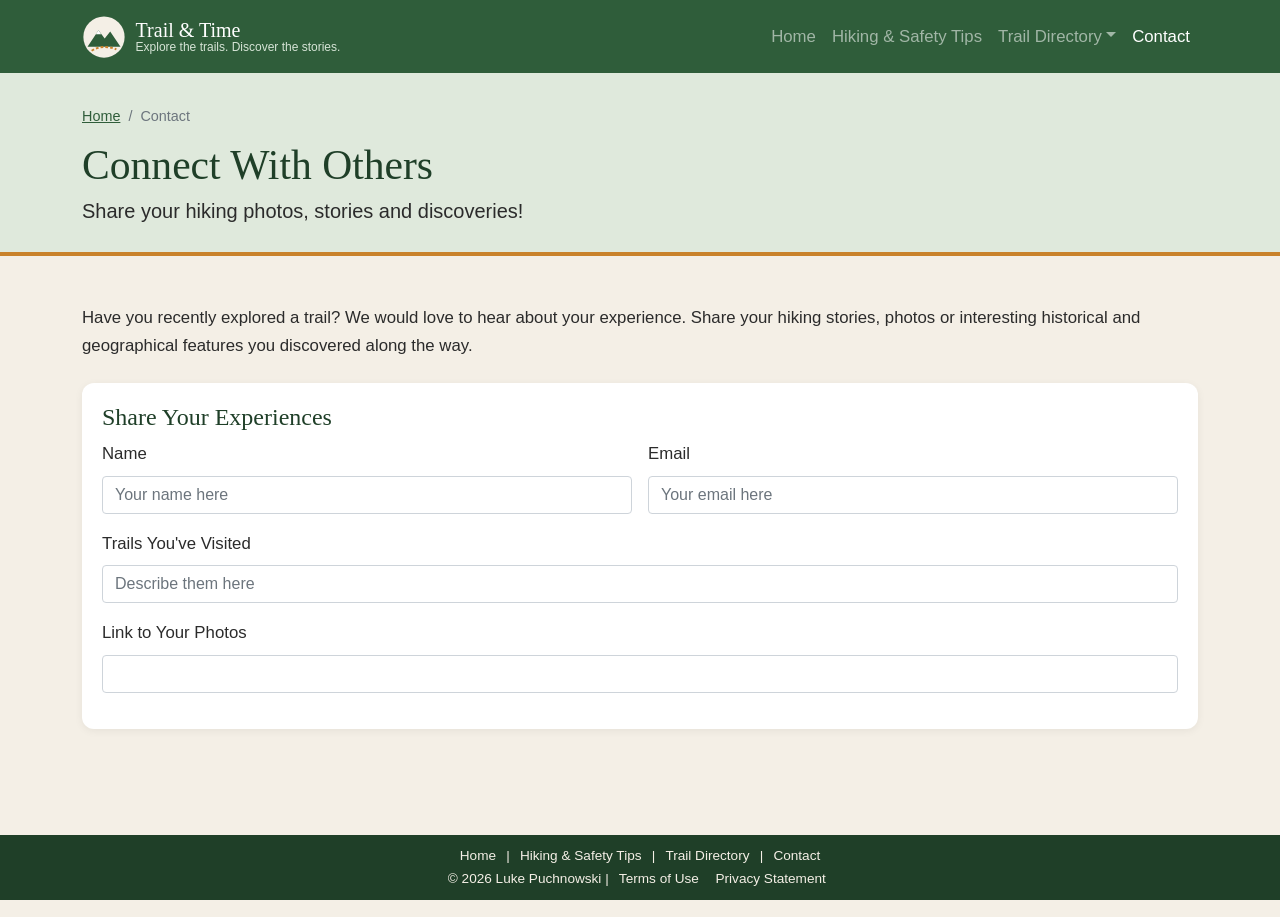
==== contact.html @ 9dafaded "contact form" ====
<!DOCTYPE html>
<!--Developer: Luke Puchnowski, IS117-001, Fall 2026 Semester-->
<html lang="en">

    <head>
        <meta charset="UTF-8">
        <meta name="viewport" content="width=device-width, initial-scale=1">
        <title>Trail & Time | Contact</title>
        <link href="css/bootstrap.css" rel="stylesheet">
        <link href="css/main.css" rel="stylesheet">
    </head>

    <body>

        <nav class="navbar navbar-expand-lg navbar-dark site-nav">
            <div class="container">
                <a class="navbar-brand" href="index.html">
                    <img src="images/logo.svg" alt="Trail & Time logo: a green mountain with a dotted trail">
                    <span>Trail & Time
                        <span class="brand-tagline">Explore the trails. Discover the stories.</span>
                    </span>
                </a>
                <button class="navbar-toggler" type="button" data-bs-toggle="collapse" data-bs-target="#mainNav" aria-controls="mainNav" aria-expanded="false" aria-label="Toggle Navigation">
                    <span class="navbar-toggler-icon"></span>
                </button>
                <div class="collapse navbar-collapse" id="mainNav">
                    <ul class="navbar-nav ms-auto">
                        <li class="nav-item"><a class="nav-link" href="index.html">Home</a></li>
                        <li class="nav-item"><a class="nav-link" href="hiking_safety.html">Hiking & Safety Tips</a></li>
                        <li class="nav-item dropdown"><a class="nav-link dropdown-toggle" href="#" id="trailDropdown" role="button" data-bs-toggle="dropdown" aria-expanded="false">Trail Directory</a>
                            <ul class="dropdown-menu" aria-labelledby="trailDropdown">
                                <li><a class="dropdown-item" href="trail_directory.html">All Trails</a></li>
                                <li><hr class="dropdown-divider"></li>
                                <li><a class="dropdown-item" href="trail_history.html">Trail History</a></li>
                                <li><a class="dropdown-item" href="terrain_geography.html">Terrain & Geography</a></li>
                            </ul>
                        </li>
                        <li class="nav-item"><a class="nav-link active" aria-current="page" href="contact.html">Contact</a></li>
                    </ul>
                </div>
            </div>
        </nav>

        <header class="page-header">
            <div class="container">
                <nav aria-label="breadcrumb">
                    <ol class="breadcrumb">
                        <li class="breadcrumb-item"><a href="index.html">Home</a></li>
                        <li class="breadcrumb-item active" aria-current="page">Contact</li>
                    </ol>
                </nav>
                <h1>Connect With Others</h1>
                <p class="lead">Share your hiking photos, stories and discoveries!</p>
            </div>
        </header>

        <div class="container my-5">
            <div class="row g-5">
                <main class="col-12 col-l-8">
                    <p class="mb-4">Have you recently explored a trail? We would love to hear about your experience. Share your hiking stories, photos or interesting historical and geographical features you discovered
                    along the way.</p>
                    <!--contact form-->
                    <section class="sidebar-box">
                        <h2 class="h4">Share Your Experiences</h2>
                        <form action="mailto:lap39@njit.edu?subject=Trail%20%26%20Time%20hike%20story" method="post" enctype="text/plain">
                        <div class="row g-3">
                                <div class="col-12 col-md-6">
                                    <label for="name" class="form-label">Name</label>
                                    <input type="text" class="form-control" id="name" name="name" placeholder="Your name here" required>
                                </div>
                                <div class="col-12 col-md-6">
                                    <label for="email" class="form-label">Email</label>
                                    <input type="email" class="form-control" id="email" name="email" placeholder="Your email here" required>
                                </div>
                                <div class="col-12">
                                    <label for="trails" class="form-label">Trails You've Visited</label>
                                    <input type="text" class="form-control" id="trails" name="trails" placeholder="Describe them here">
                                </div>
                                <div class="col-12">
                                    <label for="photos" class="form-label">Link to Your Photos</label>
                                    <input type="url" class="form-control" id="photos" name="photos" placholder="Your link here (Google Photos, Instagram, etc.)">
                                </div>
                                <div class="col-12">
                                    
                                </div>
                    </section>
                </main>
            </div>
        </div>

        <footer class="footer">
            <div class="container">
                <a href="index.html">Home</a> |
                <a href="hiking_safety.html">Hiking & Safety Tips</a> |
                <a href="trail_directory.html">Trail Directory</a> |
                <a href="contact.html">Contact</a>
            </div>
            <div>
                &copy; 2026 Luke Puchnowski |
                <a href="terms.html#terms">Terms of Use</a>
                <a href="terms.html#privacy">Privacy Statement</a>
            </div>
        </footer>

        <script src="https://cdn.jsdelivr.net/npm/bootstrap@5.0.2/dist/js/bootstrap.bundle.min.js" integrity="sha384-MrcW6ZMFYlzcLA8Nl+NtUVF0sA7MsXsP1UyJoMp4YLEuNSfAP+JcXn/tWtIaxVXM" 
        crossorigin="anonymous"></script>

    </body>

</html>
---- css/main.css ----
/*Developer: Luke Puchnowski, IS117-001, Fall 2026 Semester*/

/*colors*/
:root{
    --forest: #2f5d3a;
    --forest-dark: #1f3f28;
    --sage: #dfe9dc;
    --sand: #f4efe6;
    --amber: #c9822b;
    --amber-dark: #a8681f;
    --ink: #2b2b2b;
}

/*base*/
body{
    background-color: var(--sand);
    color: var(--ink);
    font-family: "Segoe UI", Roboto, Helvetica, Arial, sans-serif;
    font-size: 1.05rem;
    line-height: 1.65;
    padding-bottom: 140px;
}

h1, h2, h3, h4, .navbar-brand{
    font-family: Georgia, 'Times New Roman', serif;
    color: var(--forest-dark);
}

a {
    color: var(--forest);
}

/*nav stuff*/
.site-nav{
    background-color: var(--forest);
    padding: 0.6rem 1rem;
}

.site-nav .navbar-brand{
    color: #fff;
    display: flex;
    align-items: center;
    gap: 0.6rem;
    line-height: 1.1;
}

.site-nav .navbar-brand img{
    width: 44px;
    height: 44px;
}

.brand-tagline{
    display: block;
    font-family: "Segoe UI", Roboto, Helvetica, Arial, sans-serif;
    font-size: 0.75rem;
    color: #d6e4d6;
}

.site-nav .nav-link{
    color: #f4efe6;
    font-weight: 500;
}

.site-nav .nav-link:hover,
.site-nav .nav-link:focus,
.site-nav .nav-link.active {
    color: #ffd59a;
}

.site-nav .dropdown-item.active,
.site-nav .dropdown-item:active{
    background-color: var(--forest);
}

/*buttons*/
.btn-trail{
    background-color: var(--amber);
    border-color: var(--amber);
    color: #fff;
    font-weight: 600;
}

.btn-trail:hover,
.btn-trail:focus{
    background-color: var(--amber-dark);
    border-color: var(--amber-dark);
    color: #fff;
}

/*home page*/
.hero{
    background-image: linear-gradient(rgba(20, 40, 25, 0.55), rgba(20, 40, 25, 0.55)), url("../images/cadillac-west-face.jpg");
    background-size: cover;
    background-position: center;
    color: #fff;
    padding: 6em 1rem;
    text-align: center;
}

.hero h1{
    color: #fff;
    font-size: clamp(2em, 5vw, 3.4rem);
    margin-bottom: 1rem;
}

.hero p{
    font-size: clamp(1.05rem, 2.2vw, 1.3rem);
    max-width: 640px;
    margin: 0 auto 1.75rem;
}

.home-intro{
    max-width: 760px;
    margin: 0 auto;
    text-align: center;
}

.feature-card{
    border: none;
    border-radius: 14px;
    overflow: hidden;
    box-shadow: 0 4px 14px rgba(0, 0, 0, 0.08);
    transition: transform 0.2s ease;
}

.feature-card:hover{
    transform: translateY(-4px);
}

/*photos cropped to same height since all different shapes initially*/
.feature-card .card-img-top{
    height: 220px;
    object-fit: cover;
}

.feature-card .card-title{
    color: var(--forest-dark);
}

.signup-band{
    background-color: var(--forest);
    color: #fff;
    border-radius: 14px;
    padding: 2.5rem 1.5rem;
}

.signup-band h2{
    color: #fff;
}

/*footer*/
.footer{    
    position: fixed;
    left: 0;
    bottom: 0;
    width: 100%;
    background-color: var(--forest-dark);
    color: #f4efe6;
    text-align: center;
    padding: 10px;
    font-size: 0.85rem;
    z-index: 1000;
}

.footer a{
    color: #f4efe6;
    text-decoration: none;
    margin: 0 0.4rem;
}

.footer a:hover{
    color: #ffd59a;
    text-decoration: underline;
}

.footer-links{
    margin-bottom: 0.25rem;
}

/*interior pages (everything except home)*/
.page-header{
    background-color: var(--sage);
    border-bottom: 4px solid var(--amber);
    padding: 2rem 0 1.5rem;
}

.page-header h1{
    font-size: clamp(1.8rem, 4vw, 2.6rem);
    margin-bottom: 0.25rem;
}

.page-header .lead{
    margin-bottom: 0;
}

.breadcrumb{
    margin-bottom: 0.75rem;
    font-size: 0.9rem;
}

.breadcrumb a{
    color: var(--forest);
}

main h2{
    margin-bottom: 1rem;
}

/*gear checklist for each item with checkmark I think*/
.gear-item{
    display: block;
    background-color: #fff;
    border-radius: 8px;
    padding: 0.6rem 0.9rem;
    box-shadow: 0 2px 6px rgba(0, 0, 0, 0.05);
}

.gear-item::before{
    content: "\2713";
    color: var(--amber);
    font-weight: 700;
    margin-right: 0.5rem;
}

/*photos with captions*/
.photo-fire{
    margin: 0;
}

.photo-figure img{
    width: 100%;
    max-height: 360px;
    object-fit: cover;
}

.photo-figure figcaption{
    font-size: 0.85rem;
    color: #555;
    margin-top: 0.4rem;
}

/*smaller cards interior pages*/
.condition-card{
    border: none;
    border-left: 5px solid var(--amber);
    border-radius: 10px;
    box-shadow: 0 2px 8px rgba(0, 0, 0, 0.06);
}

.callout{
    background-color: #fff6e8;
    border-left: 5px solid var(--amber);
    border-radius: 8px;
    padding: 1rem 1.25rem;
}

/*sidebar*/
.sidebar-box{
    background-color: #fff;
    border-radius: 12px;
    padding: 1.25rem;
    box-shadow: 0 2px 8px rgba(0, 0, 0, 0.06);
}

.sidebar-box .list-group-item.active{
    background-color: var(--forest);
    border-color: var(--forest);
}
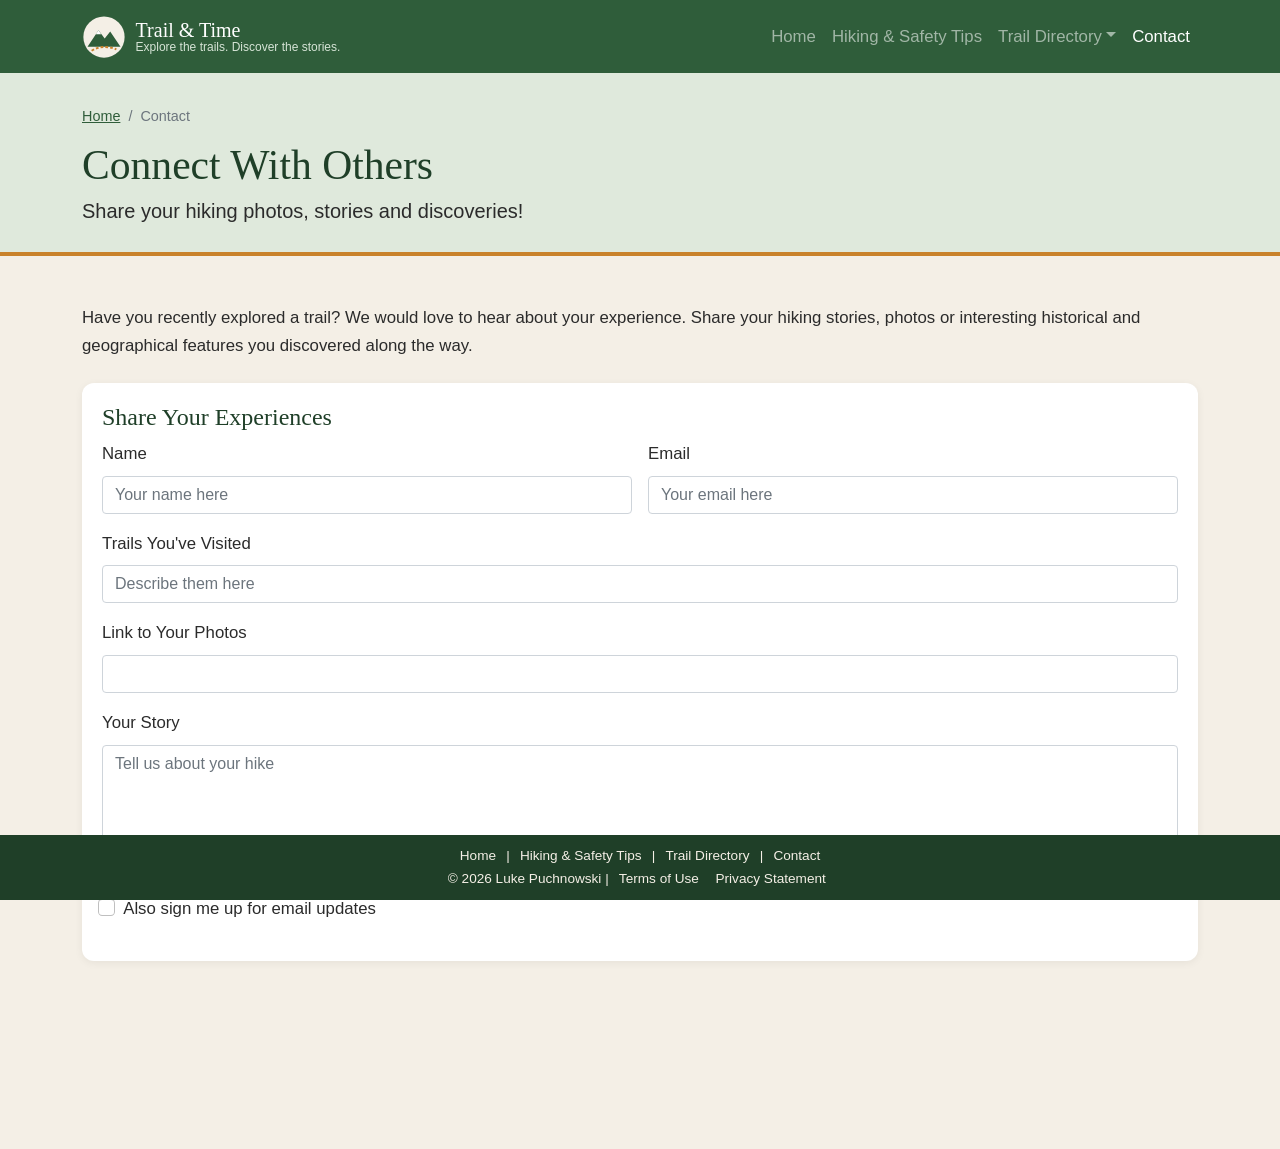
==== commit bd611501: "continuing with contact" ====
--- a/contact.html
+++ b/contact.html
@@ -63,7 +63,7 @@
                     <section class="sidebar-box">
                         <h2 class="h4">Share Your Experiences</h2>
                         <form action="mailto:lap39@njit.edu?subject=Trail%20%26%20Time%20hike%20story" method="post" enctype="text/plain">
-                        <div class="row g-3">
+                            <div class="row g-3">
                                 <div class="col-12 col-md-6">
                                     <label for="name" class="form-label">Name</label>
                                     <input type="text" class="form-control" id="name" name="name" placeholder="Your name here" required>
@@ -81,8 +81,18 @@
                                     <input type="url" class="form-control" id="photos" name="photos" placholder="Your link here (Google Photos, Instagram, etc.)">
                                 </div>
                                 <div class="col-12">
+                                    <label for="message" class="form-label">Your Story</label>
+                                    <textarea class="form-control" id="message" name="message" rows="5" placeholder="Tell us about your hike"></textarea>
+                                </div>
+                                <div class="col-12 form-check ms-1">
+                                        <input class="form-check-input" type="checkbox" id="subscribe" name="subscribe">
+                                        <label class="form-check-label" for="subscribe">Also sign me up for email updates</label>
+                                </div>
+                                <div class="col-12">
                                     
                                 </div>
+                            </div>
+                        </form>
                     </section>
                 </main>
             </div>
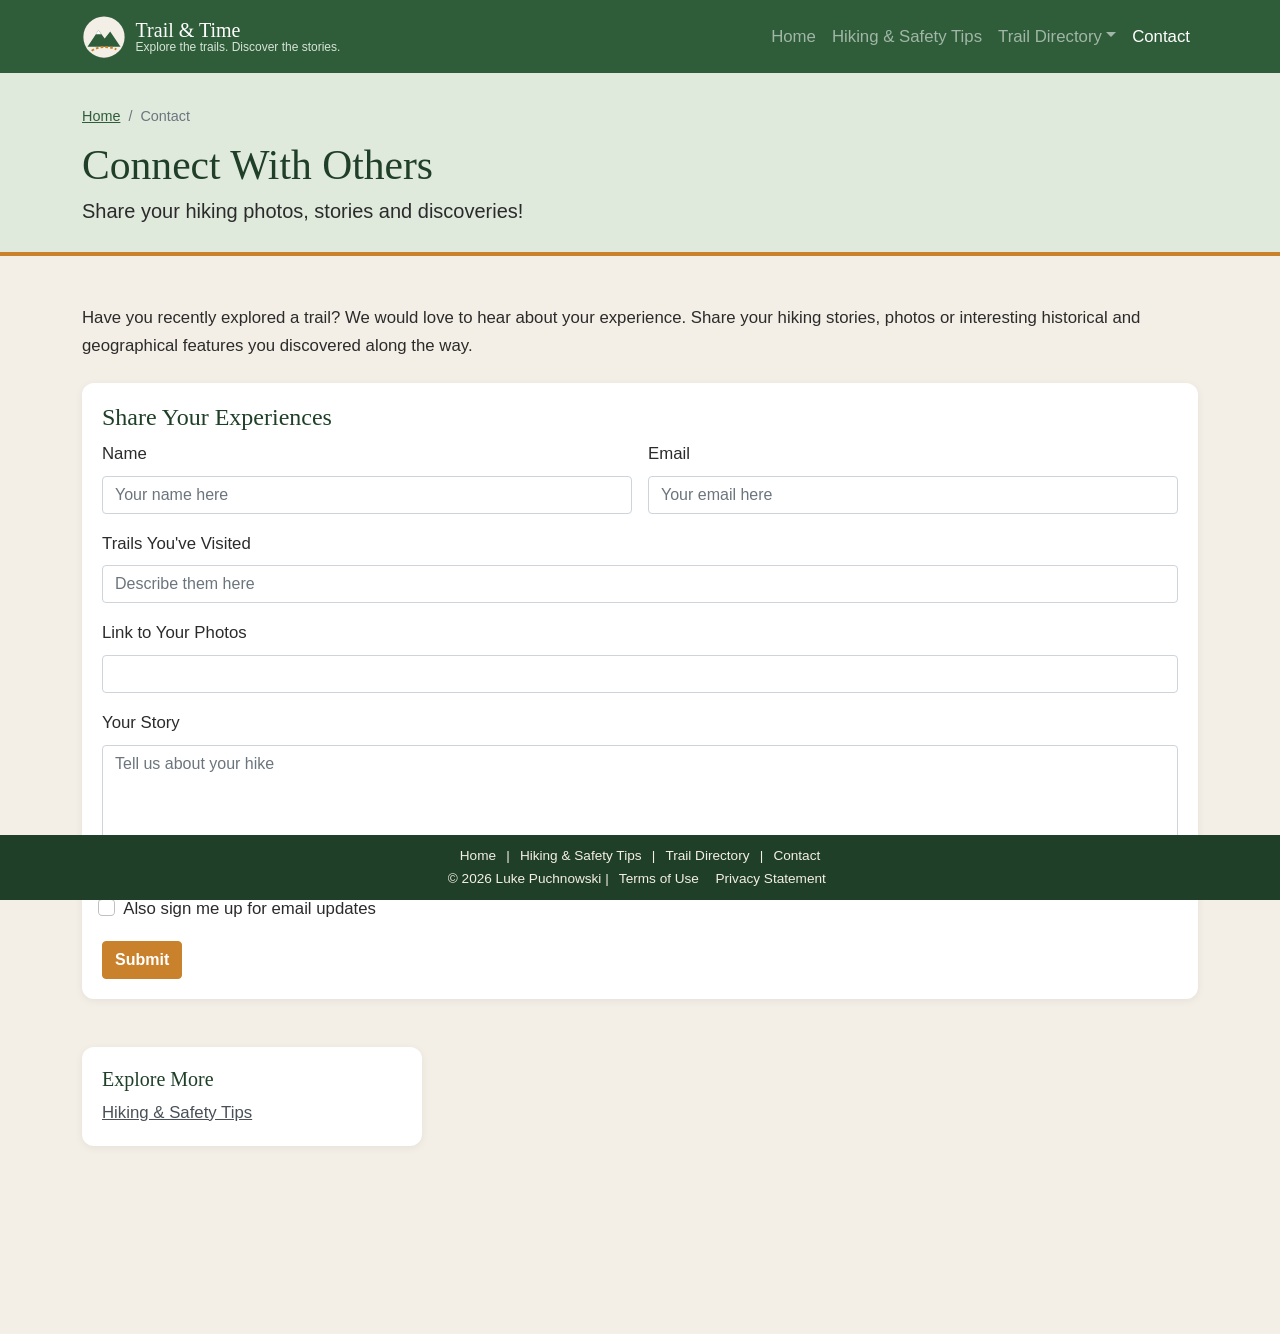
==== commit 6e042304: "starting aside" ====
--- a/contact.html
+++ b/contact.html
@@ -89,12 +89,23 @@
                                         <label class="form-check-label" for="subscribe">Also sign me up for email updates</label>
                                 </div>
                                 <div class="col-12">
-                                    
+                                    <button type="submit" class="btn btn-trail btn-lq">Submit</button>
                                 </div>
                             </div>
                         </form>
                     </section>
                 </main>
+
+                <aside class="col-12 col-lg-4">
+                    <div class="sidebar-box mb4">
+                        <h2 class="h5">Explore More</h2>
+                        <div class="list-group">
+                            <a href="hiking_safety.html" class="list-groups-item list-group-item-action">Hiking & Safety Tips</a>
+                            
+                        </div>
+                    </div>
+                </attribute>
+
             </div>
         </div>
 
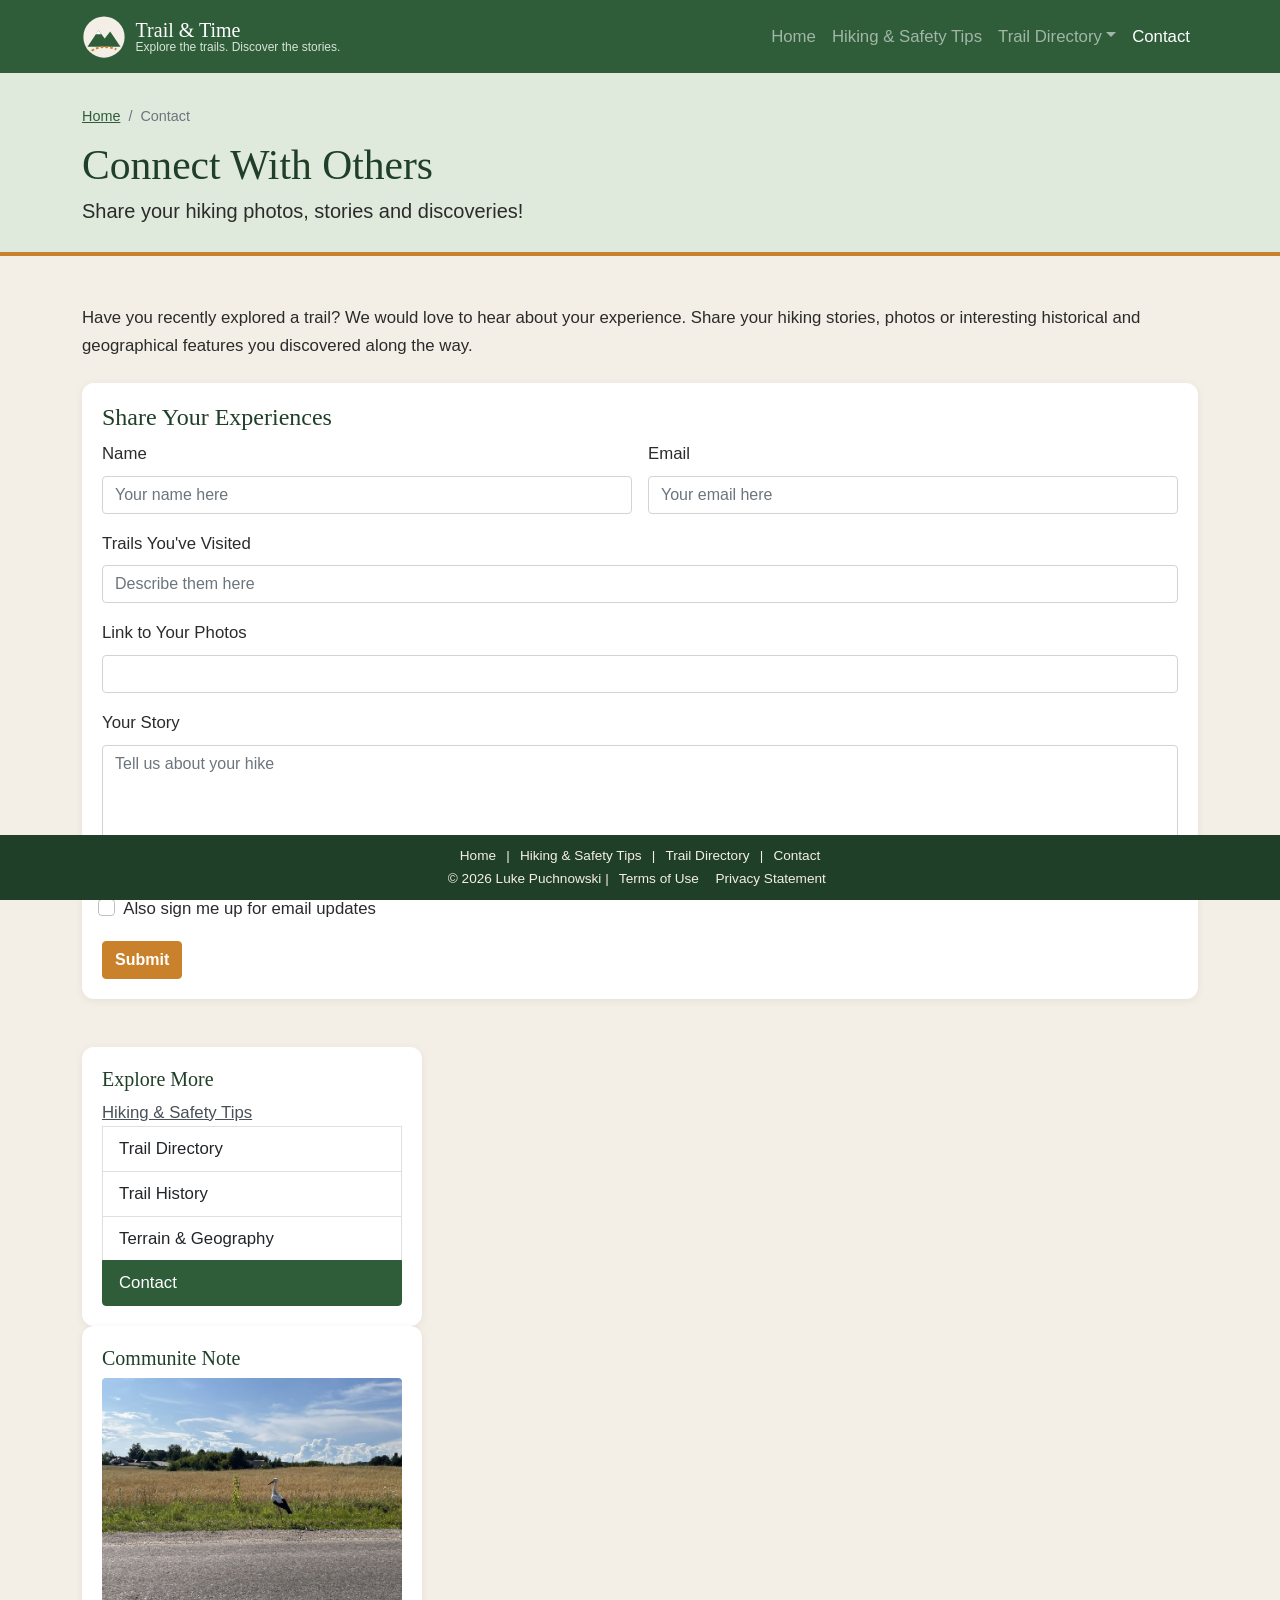
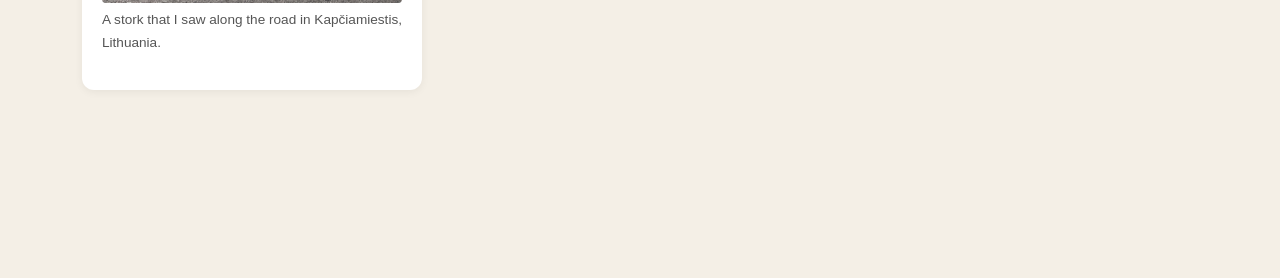
==== commit 6be7ad45: "stork" ====
--- a/contact.html
+++ b/contact.html
@@ -101,10 +101,20 @@
                         <h2 class="h5">Explore More</h2>
                         <div class="list-group">
                             <a href="hiking_safety.html" class="list-groups-item list-group-item-action">Hiking & Safety Tips</a>
-                            
+                            <a href="trail_directory.html" class="list-group-item list-group-item-action">Trail Directory</a>
+                            <a href="trail_history.html" class="list-group-item list-group-item-action">Trail History</a>
+                            <a href="terrain_geography.html" class="list-group-item list-group-item-action">Terrain & Geography</a>
+                            <a href="contact.html" class="list-group-item list-group-item-action active" aria-current="page">Contact</a>
                         </div>
                     </div>
-                </attribute>
+                    <div class="sidebar-box">
+                        <h2 class="h5">Communite Note</h2>
+                        <figure class="photo-figure mb-3">
+                            <img src="images/stork-lithuania.jpg" class="img-fluid rounded" alt="White stork standing in grass beside a country road and a yellow field in Kapčiamiestis, Lithuania">
+                            <figcaption>A stork that I saw along the road in Kapčiamiestis, Lithuania.</figcaption>
+                        </figure>
+                    </div>
+                </aside>
 
             </div>
         </div>
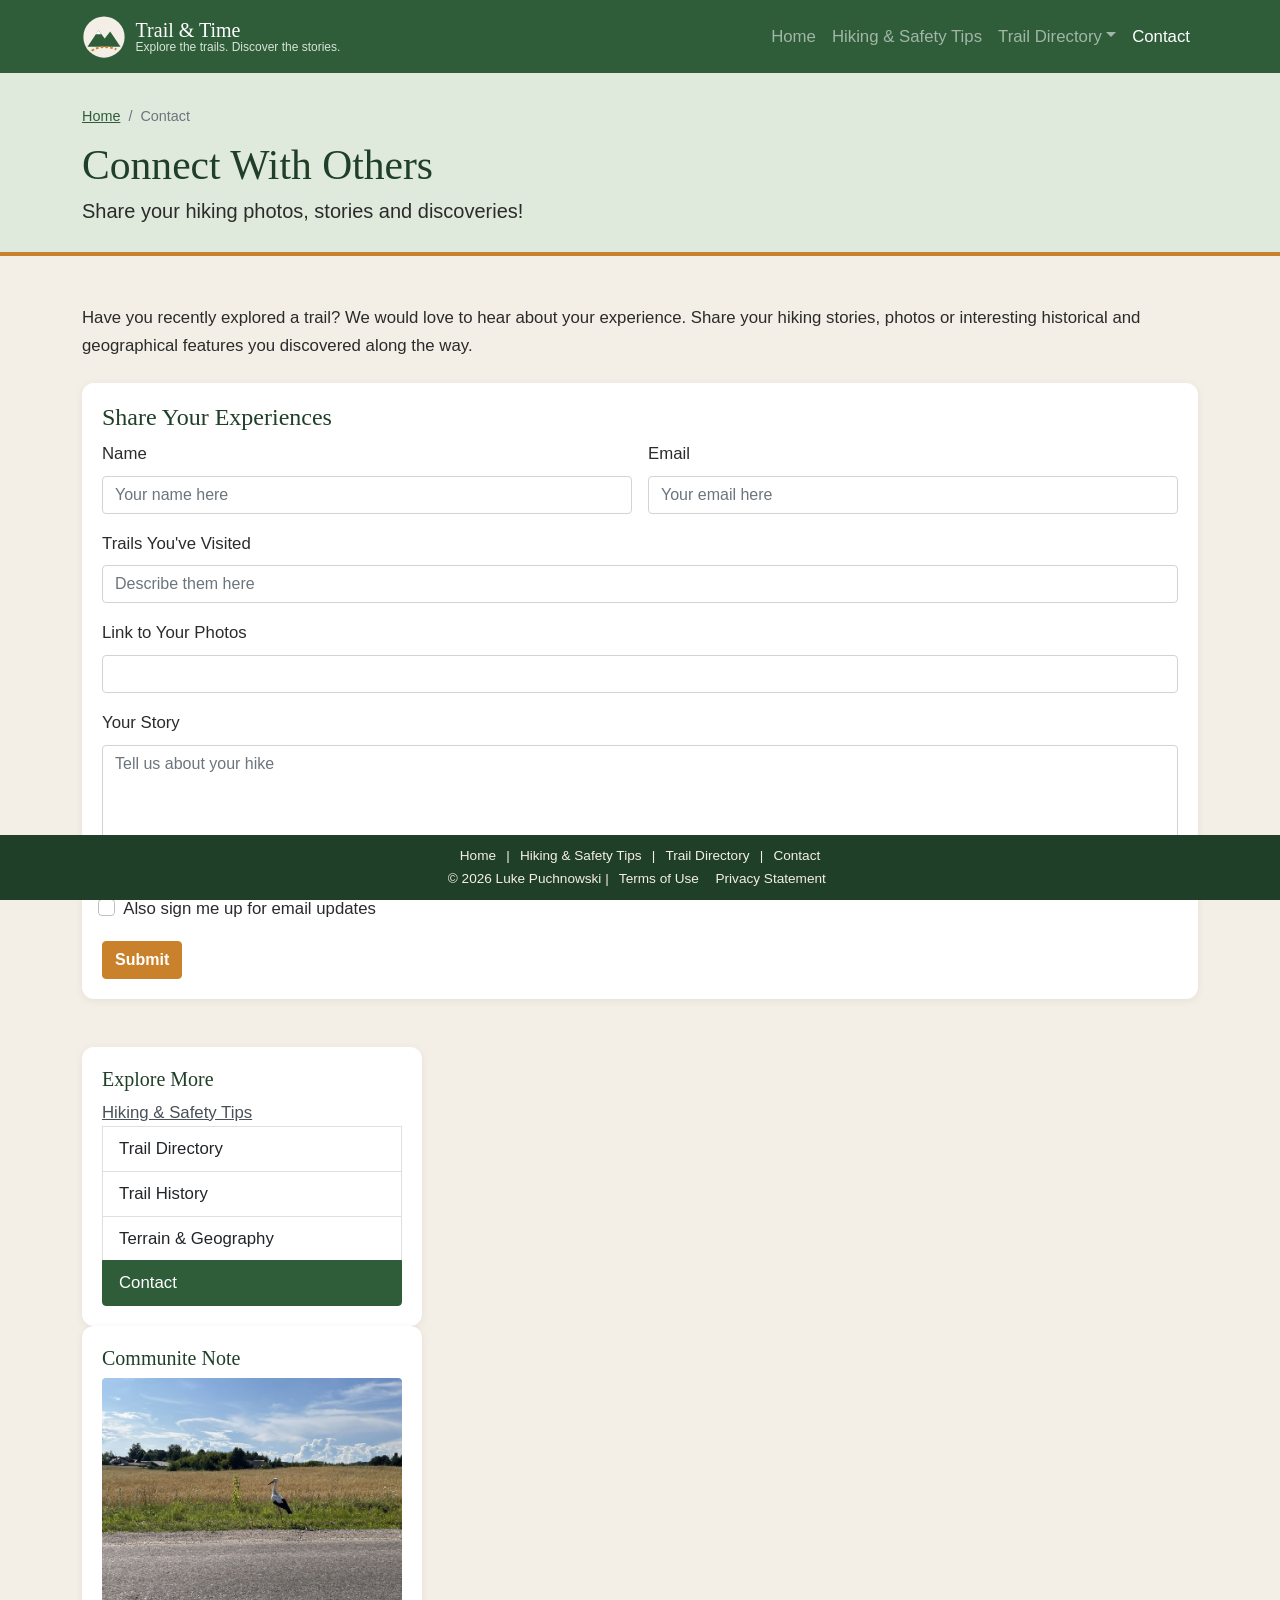
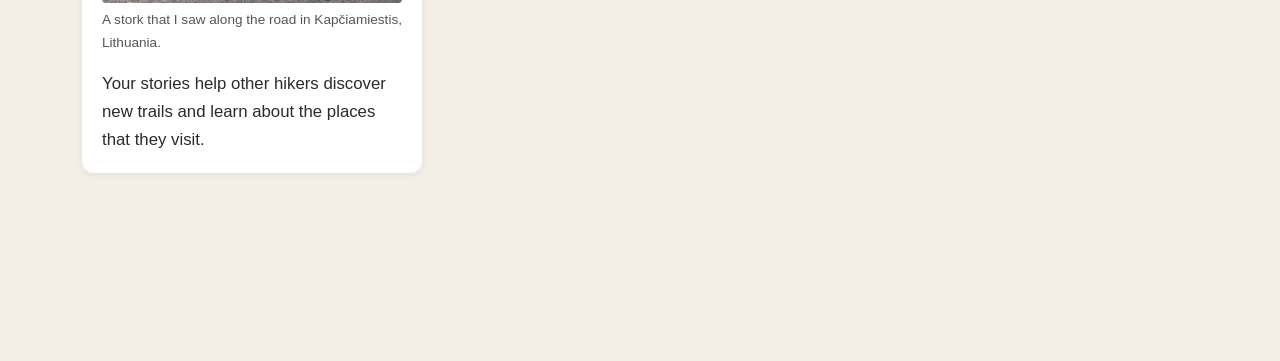
==== commit 2deac2b9: "i think done with contact" ====
--- a/contact.html
+++ b/contact.html
@@ -113,6 +113,7 @@
                             <img src="images/stork-lithuania.jpg" class="img-fluid rounded" alt="White stork standing in grass beside a country road and a yellow field in Kapčiamiestis, Lithuania">
                             <figcaption>A stork that I saw along the road in Kapčiamiestis, Lithuania.</figcaption>
                         </figure>
+                        <p class="mb-0">Your stories help other hikers discover new trails and learn about the places that they visit.</p>
                     </div>
                 </aside>
 
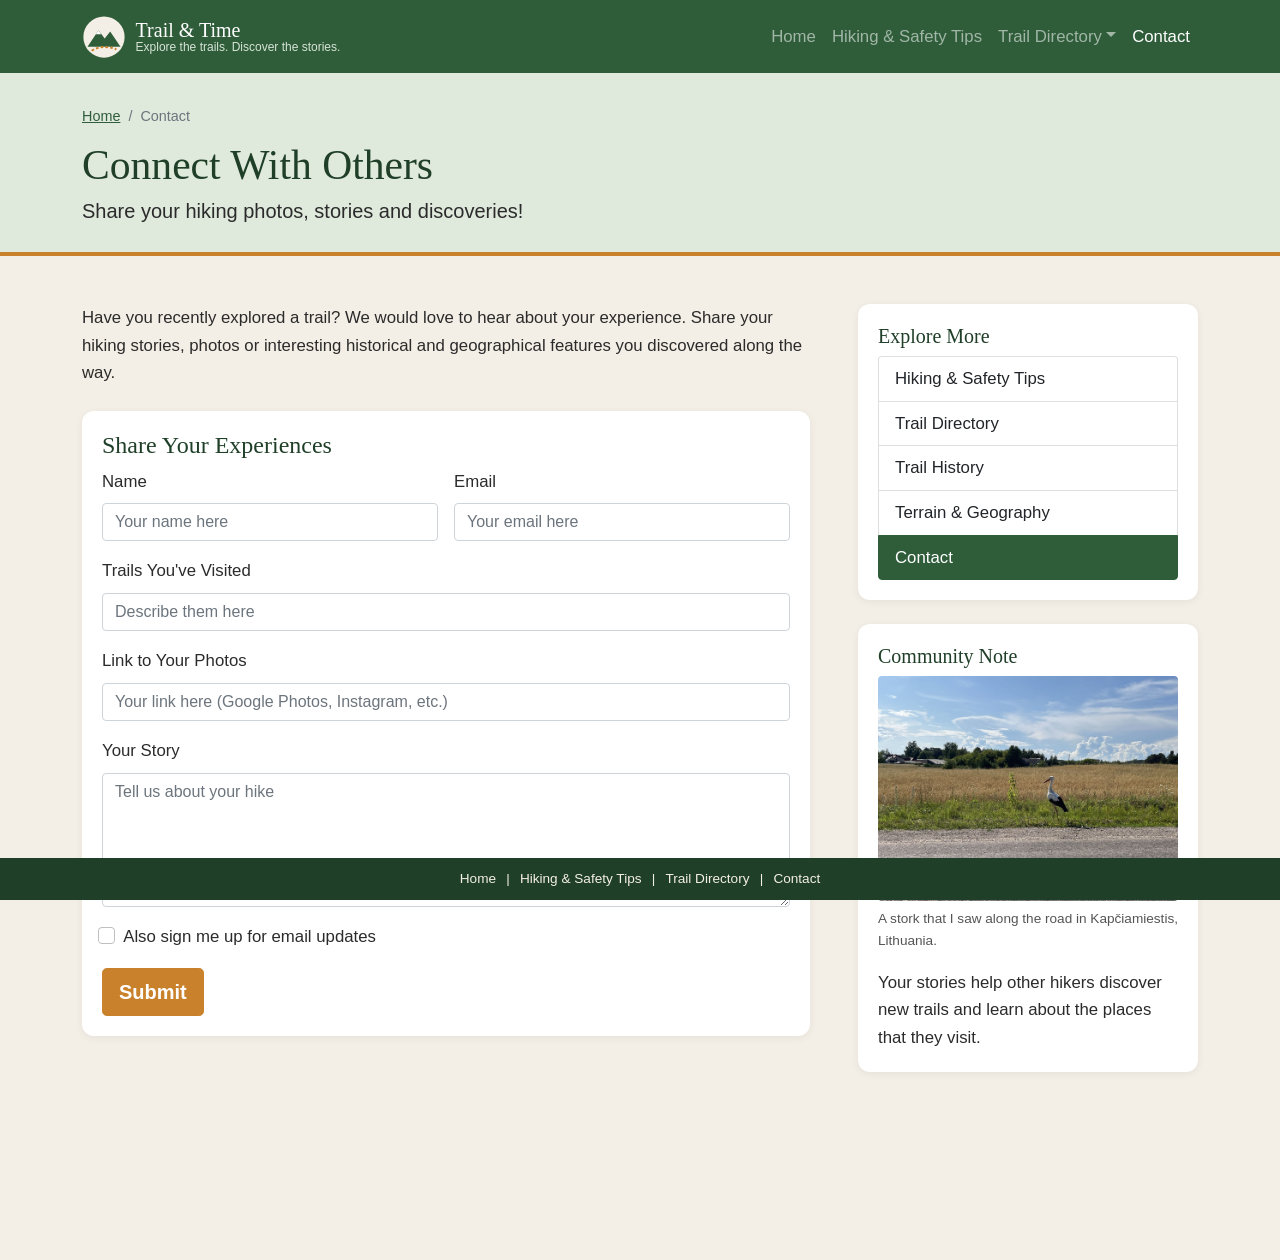
==== commit 4f7c84c2: "ok I think now all issues accounted for" ====
--- a/contact.html
+++ b/contact.html
@@ -56,7 +56,7 @@
 
         <div class="container my-5">
             <div class="row g-5">
-                <main class="col-12 col-l-8">
+                <main class="col-12 col-lg-8">
                     <p class="mb-4">Have you recently explored a trail? We would love to hear about your experience. Share your hiking stories, photos or interesting historical and geographical features you discovered
                     along the way.</p>
                     <!--contact form-->
@@ -78,7 +78,7 @@
                                 </div>
                                 <div class="col-12">
                                     <label for="photos" class="form-label">Link to Your Photos</label>
-                                    <input type="url" class="form-control" id="photos" name="photos" placholder="Your link here (Google Photos, Instagram, etc.)">
+                                    <input type="url" class="form-control" id="photos" name="photos" placeholder="Your link here (Google Photos, Instagram, etc.)">
                                 </div>
                                 <div class="col-12">
                                     <label for="message" class="form-label">Your Story</label>
@@ -89,7 +89,7 @@
                                         <label class="form-check-label" for="subscribe">Also sign me up for email updates</label>
                                 </div>
                                 <div class="col-12">
-                                    <button type="submit" class="btn btn-trail btn-lq">Submit</button>
+                                    <button type="submit" class="btn btn-trail btn-lg">Submit</button>
                                 </div>
                             </div>
                         </form>
@@ -97,10 +97,10 @@
                 </main>
 
                 <aside class="col-12 col-lg-4">
-                    <div class="sidebar-box mb4">
+                    <div class="sidebar-box mb-4">
                         <h2 class="h5">Explore More</h2>
                         <div class="list-group">
-                            <a href="hiking_safety.html" class="list-groups-item list-group-item-action">Hiking & Safety Tips</a>
+                            <a href="hiking_safety.html" class="list-group-item list-group-item-action">Hiking & Safety Tips</a>
                             <a href="trail_directory.html" class="list-group-item list-group-item-action">Trail Directory</a>
                             <a href="trail_history.html" class="list-group-item list-group-item-action">Trail History</a>
                             <a href="terrain_geography.html" class="list-group-item list-group-item-action">Terrain & Geography</a>
@@ -108,7 +108,7 @@
                         </div>
                     </div>
                     <div class="sidebar-box">
-                        <h2 class="h5">Communite Note</h2>
+                        <h2 class="h5">Community Note</h2>
                         <figure class="photo-figure mb-3">
                             <img src="images/stork-lithuania.jpg" class="img-fluid rounded" alt="White stork standing in grass beside a country road and a yellow field in Kapčiamiestis, Lithuania">
                             <figcaption>A stork that I saw along the road in Kapčiamiestis, Lithuania.</figcaption>
@@ -122,15 +122,17 @@
 
         <footer class="footer">
             <div class="container">
-                <a href="index.html">Home</a> |
-                <a href="hiking_safety.html">Hiking & Safety Tips</a> |
-                <a href="trail_directory.html">Trail Directory</a> |
-                <a href="contact.html">Contact</a>
-            </div>
-            <div>
-                &copy; 2026 Luke Puchnowski |
-                <a href="terms.html#terms">Terms of Use</a>
-                <a href="terms.html#privacy">Privacy Statement</a>
+                <div class="footer links">
+                    <a href="index.html">Home</a> |
+                    <a href="hiking_safety.html">Hiking & Safety Tips</a> |
+                    <a href="trail_directory.html">Trail Directory</a> |
+                    <a href="contact.html">Contact</a>
+                </div>
+                <div>
+                    &copy; 2026 Luke Puchnowski |
+                    <a href="terms.html#terms">Terms of Use</a> |
+                    <a href="terms.html#privacy">Privacy Statement</a>
+                </div>
             </div>
         </footer>
 
